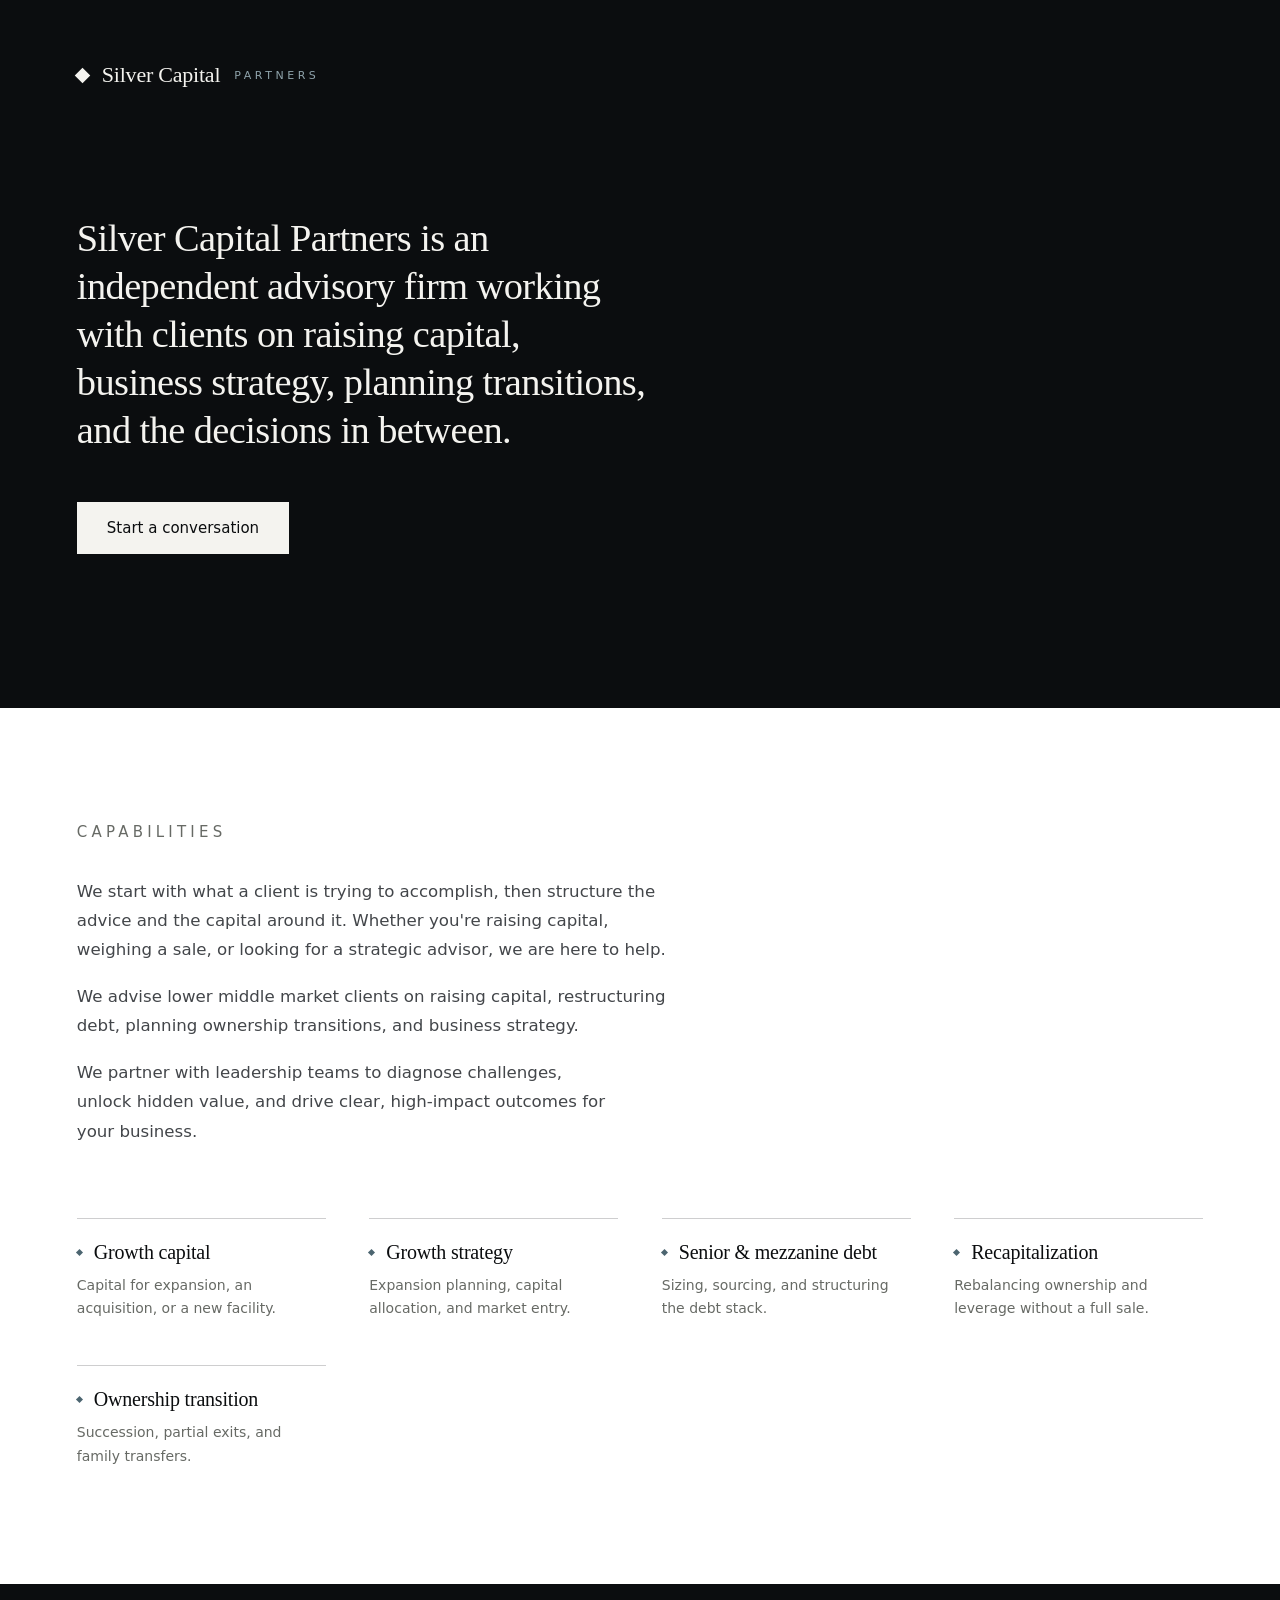
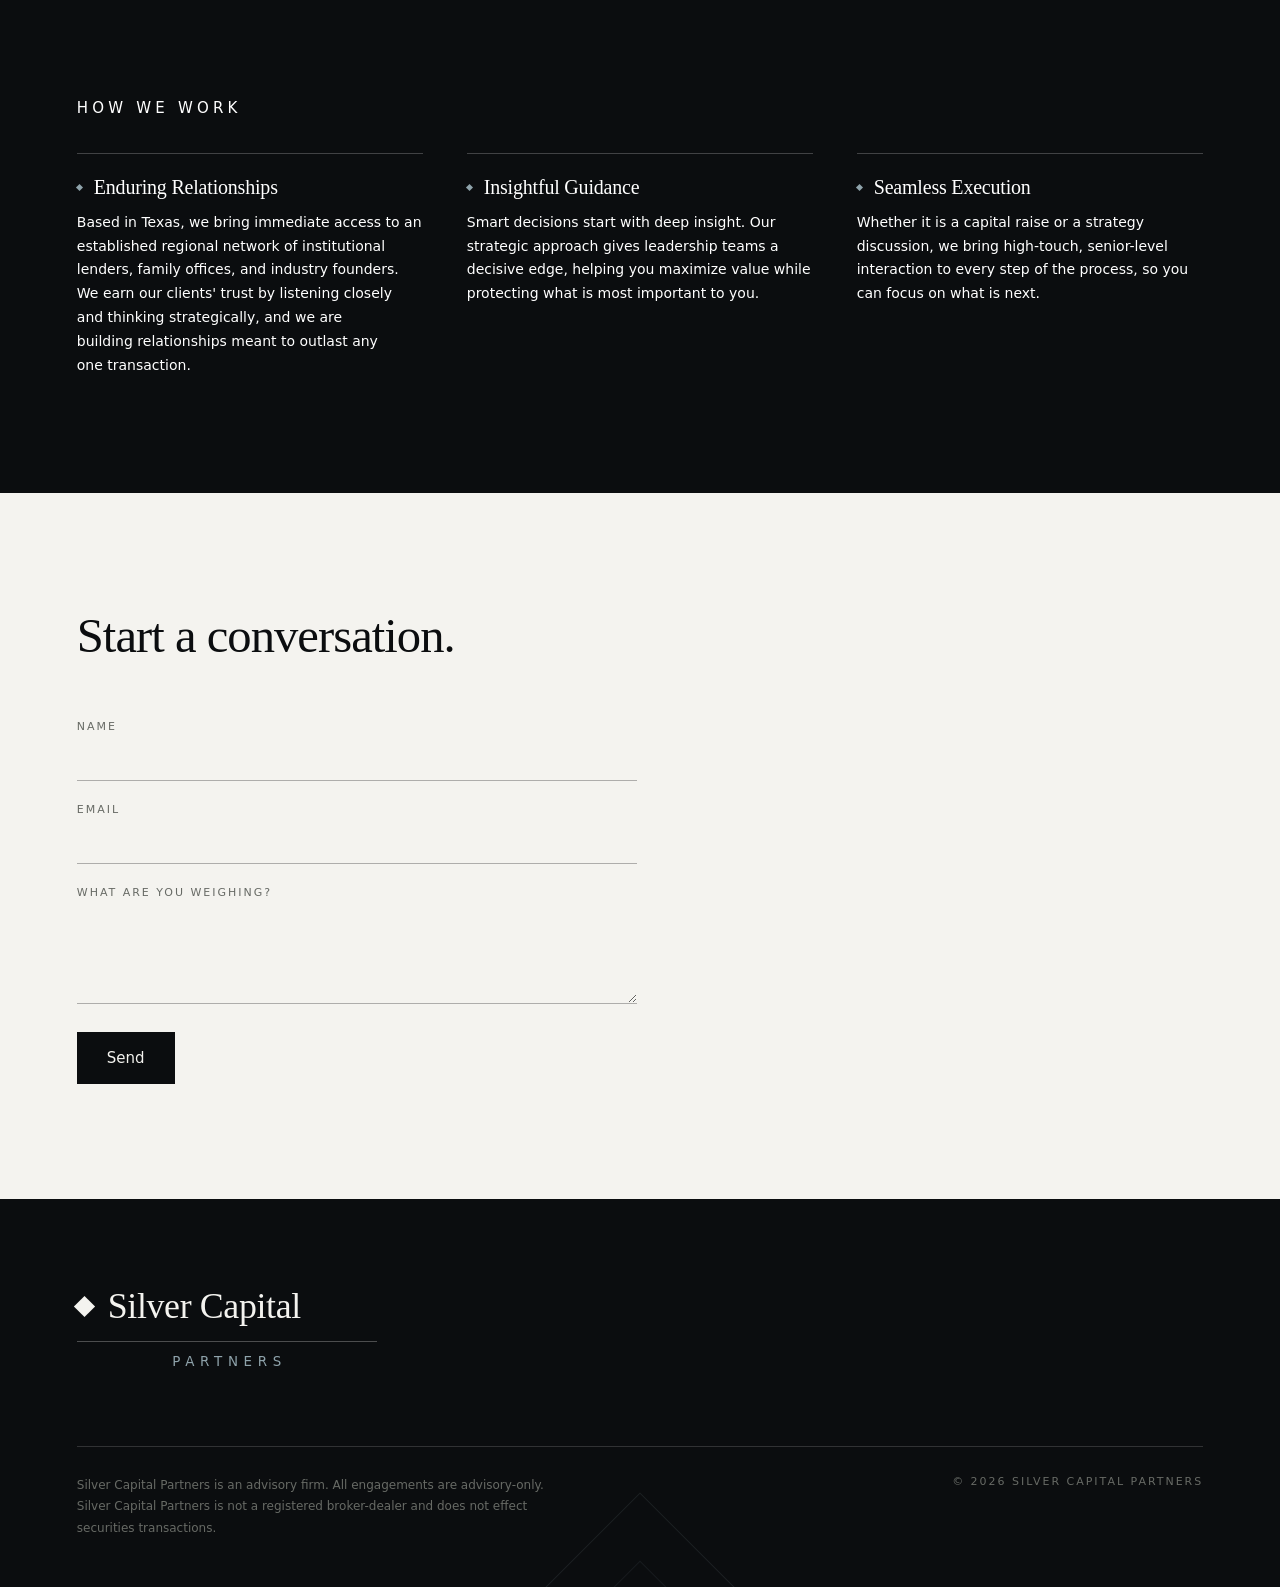
==== index.html @ b31008da "Add files via upload" ====
<!DOCTYPE html>
<html lang="en">
<head>
<meta charset="utf-8">
<meta name="viewport" content="width=device-width, initial-scale=1">
<title>Silver Capital Partners — Independent Advisory</title>
<meta name="description" content="Silver Capital Partners is an independent advisory firm working with owners on raising capital, planning transitions, and the decisions in between.">
<link rel="icon" href="data:image/svg+xml,%3Csvg xmlns='http://www.w3.org/2000/svg' viewBox='0 0 100 100'%3E%3Crect width='100' height='100' fill='%230B0D0F'/%3E%3Crect x='36' y='36' width='28' height='28' fill='%23F4F3EF' transform='rotate(45 50 50)'/%3E%3C/svg%3E">
<style>
  :root {
    --ink-900: #0B0D0F;
    --ink-700: #43464A;
    --ink-500: #676A65;
    --paper: #F4F3EF;
    --paper-white: #FFFFFF;
    --slate-500: #4C6570;
    --slate-300: #8FA3AB;
    --rule: rgba(11, 13, 15, 0.2);
    --rule-inverse: rgba(244, 243, 239, 0.16);
    --rule-inverse-strong: rgba(244, 243, 239, 0.28);
    --rule-inverse-soft: rgba(255, 255, 255, 0.22);

    --font-display: Georgia, "Times New Roman", serif;
    --font-body: "Aptos", Calibri, "Segoe UI", system-ui, sans-serif;

    --gutter: clamp(24px, 6vw, 88px);
    --section-y: clamp(64px, 9vw, 116px);

    --dur: 180ms;
    --ease: ease;
  }

  html, body { margin: 0; padding: 0; scroll-behavior: smooth; }
  body { background: var(--paper); font-family: var(--font-body); -webkit-font-smoothing: antialiased; color: var(--ink-900); }
  * { box-sizing: border-box; }
  a { color: inherit; text-decoration: none; }
  a:hover { color: var(--slate-500); }
  input, textarea, select, button { font-family: inherit; }

  .eyebrow {
    font-family: var(--font-body);
    font-weight: 500;
    font-size: 15px;
    letter-spacing: 0.28em;
    text-transform: uppercase;
    margin: 0 0 clamp(24px, 3vw, 36px);
  }

  .diamond {
    background: currentColor;
    transform: rotate(45deg);
    flex-shrink: 0;
  }

  .logo {
    display: flex;
    align-items: center;
    gap: 14px;
    color: var(--paper);
  }
  .logo .diamond { width: 11px; height: 11px; }
  .logo-name {
    font-family: var(--font-display);
    font-size: 22px;
    letter-spacing: -0.01em;
    line-height: 1;
  }
  .logo-suffix {
    font-family: var(--font-body);
    font-weight: 500;
    font-size: 11px;
    letter-spacing: 0.32em;
    text-transform: uppercase;
    color: var(--slate-300);
    line-height: 1;
  }

  .btn {
    display: inline-flex;
    align-items: center;
    padding: 17px 30px;
    font-size: 15px;
    font-weight: 500;
    border: 0;
    cursor: pointer;
    white-space: nowrap;
    font-family: inherit;
    transition: background var(--dur) var(--ease), color var(--dur) var(--ease);
  }
  .btn-solid-paper { background: var(--paper); color: var(--ink-900); }
  .btn-solid-paper:hover { background: var(--slate-500); color: #FFFFFF; }
  .btn-solid-ink { background: var(--ink-900); color: var(--paper); }
  .btn-solid-ink:hover { background: var(--slate-500); }
  .btn:disabled { cursor: default; opacity: 0.7; }

  section.hero {
    background: var(--ink-900);
    color: var(--paper);
    padding: clamp(40px, 5vw, 64px) var(--gutter) clamp(84px, 12vw, 164px);
  }
  .hero-headline {
    font-family: var(--font-display);
    font-weight: 400;
    font-size: clamp(24px, 3vw, 40px);
    line-height: 1.25;
    letter-spacing: -0.015em;
    color: var(--paper);
    margin: 0;
    max-width: 30ch;
    text-wrap: pretty;
  }
  .hero-cta { margin-top: 48px; }

  section.capabilities { background: var(--paper-white); padding: var(--section-y) var(--gutter); }
  .capabilities .eyebrow { color: var(--ink-500); }
  .capabilities p.intro {
    font-size: clamp(16px, 1.3vw, 18px);
    line-height: 1.75;
    color: var(--ink-700);
    margin: 18px 0 0;
    max-width: 56ch;
    text-wrap: pretty;
  }
  .capabilities p.intro:first-of-type { margin-top: clamp(24px, 3vw, 36px); }
  .capabilities p.intro:last-of-type { margin-bottom: clamp(44px, 6vw, 72px); }

  .card-grid {
    display: grid;
    grid-template-columns: repeat(auto-fit, minmax(240px, 1fr));
    gap: clamp(28px, 3.4vw, 48px);
  }
  .card-rule { height: 1px; margin-bottom: 22px; }
  .capabilities .card-rule { background: var(--rule); }
  .card h3 {
    display: flex;
    align-items: center;
    gap: 12px;
    font-family: var(--font-display);
    font-weight: 400;
    font-size: 20px;
    letter-spacing: -0.01em;
    margin: 0 0 10px;
  }
  .card h3 .diamond { width: 5px; height: 5px; }
  .capabilities .card h3 { color: var(--ink-900); }
  .capabilities .card h3 .diamond { color: var(--slate-500); }
  .card p { font-size: 14px; line-height: 1.7; margin: 0; text-wrap: pretty; }
  .capabilities .card p { color: var(--ink-500); }

  section.how-we-work { background: var(--ink-900); color: #FFFFFF; padding: var(--section-y) var(--gutter); }
  .how-we-work .eyebrow { color: #FFFFFF; }
  .how-we-work .card-grid { grid-template-columns: repeat(auto-fit, minmax(250px, 1fr)); }
  .how-we-work .card-rule { background: var(--rule-inverse-soft); }
  .how-we-work .card h3 { color: #FFFFFF; margin-bottom: 12px; }
  .how-we-work .card h3 .diamond { color: var(--slate-300); }
  .how-we-work .card p { color: #FFFFFF; }

  section.contact { background: var(--paper); padding: var(--section-y) var(--gutter); }
  .contact h2 {
    font-family: var(--font-display);
    font-weight: 400;
    font-size: clamp(30px, 3.8vw, 52px);
    line-height: 1.16;
    letter-spacing: -0.02em;
    margin: 0;
    max-width: 22ch;
    text-wrap: pretty;
  }
  .contact-form-wrap { margin-top: clamp(36px, 4.5vw, 56px); max-width: 560px; }
  form.contact-form { display: flex; flex-direction: column; gap: 22px; }
  .field { display: flex; flex-direction: column; gap: 8px; }
  .field span {
    font-family: var(--font-body);
    font-weight: 500;
    font-size: 11px;
    letter-spacing: 0.18em;
    text-transform: uppercase;
    color: var(--ink-500);
  }
  .field input, .field textarea {
    background: transparent;
    border: 0;
    border-bottom: 1px solid rgba(11, 13, 15, 0.3);
    padding: 10px 0;
    font-size: 16px;
    color: var(--ink-900);
    outline: none;
    transition: border-color var(--dur) var(--ease);
  }
  .field textarea { resize: vertical; }
  .field input:focus, .field textarea:focus { border-color: var(--slate-500); }
  .contact-form button[type="submit"] { align-self: flex-start; margin-top: 6px; }

  footer {
    background: var(--ink-900);
    color: var(--paper);
    padding: clamp(56px, 7vw, 96px) var(--gutter) clamp(32px, 4vw, 48px);
    position: relative;
    overflow: hidden;
  }
  .footer-ring {
    position: absolute;
    left: 50%;
    border: 1px solid rgba(143, 163, 171, 0.13);
    transform: translateX(-50%) rotate(45deg);
    pointer-events: none;
  }
  .footer-ring.small { bottom: -215px; width: 200px; height: 200px; border-color: rgba(143, 163, 171, 0.09); }
  .footer-ring.large { bottom: -340px; width: 360px; height: 360px; }
  .footer-brand {
    position: relative;
    display: flex;
    flex-direction: column;
    align-items: flex-start;
    max-width: 300px;
  }
  .footer-brand .logo-row { display: flex; align-items: center; gap: 16px; }
  .footer-brand .diamond { width: 15px; height: 15px; color: var(--paper); }
  .footer-brand .logo-name {
    font-family: var(--font-display);
    font-weight: 400;
    font-size: clamp(28px, 2.8vw, 38px);
    letter-spacing: -0.01em;
    line-height: 1;
    white-space: nowrap;
  }
  .footer-brand .rule { height: 1px; background: var(--rule-inverse-strong); align-self: stretch; margin: 16px 0 12px; }
  .footer-brand .suffix {
    font-family: var(--font-body);
    font-weight: 500;
    font-size: clamp(12px, 1.05vw, 14px);
    letter-spacing: 0.42em;
    text-transform: uppercase;
    color: var(--slate-300);
    align-self: stretch;
    text-align: center;
    padding-left: 0.42em;
  }
  .footer-legal {
    position: relative;
    margin-top: clamp(44px, 6vw, 80px);
    padding-top: 28px;
    border-top: 1px solid var(--rule-inverse);
    display: flex;
    flex-wrap: wrap;
    gap: 24px clamp(32px, 6vw, 88px);
    align-items: flex-start;
    justify-content: space-between;
  }
  .footer-legal p { font-size: 12px; line-height: 1.8; color: var(--ink-500); margin: 0; max-width: 66ch; text-wrap: pretty; }
  .footer-legal .copyright {
    font-family: var(--font-body);
    font-weight: 500;
    font-size: 11px;
    letter-spacing: 0.18em;
    text-transform: uppercase;
    color: var(--ink-500);
    white-space: nowrap;
  }
</style>
</head>
<body>

<section class="hero">
  <div class="logo" style="margin-bottom: clamp(64px, 10vw, 132px)">
    <div class="diamond"></div>
    <span class="logo-name">Silver Capital</span>
    <span class="logo-suffix">Partners</span>
  </div>

  <h1 class="hero-headline">Silver Capital Partners is an independent advisory firm working with clients on raising capital, business strategy, planning transitions, and the decisions in between.</h1>

  <div class="hero-cta">
    <button type="button" id="scroll-to-contact" class="btn btn-solid-paper">Start a conversation</button>
  </div>
</section>

<section class="capabilities">
  <p class="eyebrow">Capabilities</p>

  <p class="intro">We start with what a client is trying to accomplish, then structure the advice and the capital around it.&nbsp;Whether you're raising capital, weighing a sale, or looking for a strategic advisor, we are here to help.</p>
  <p class="intro">We advise lower middle market clients on raising capital, restructuring debt, planning ownership transitions, and business strategy.</p>
  <p class="intro">We partner with leadership teams to diagnose challenges, unlock hidden value, and drive clear, high-impact outcomes for your business.</p>

  <div class="card-grid">
    <div class="card">
      <div class="card-rule"></div>
      <h3><span class="diamond"></span>Growth capital</h3>
      <p>Capital for expansion, an acquisition, or a new facility.</p>
    </div>
    <div class="card">
      <div class="card-rule"></div>
      <h3><span class="diamond"></span>Growth strategy</h3>
      <p>Expansion planning, capital allocation, and market entry.</p>
    </div>
    <div class="card">
      <div class="card-rule"></div>
      <h3><span class="diamond"></span>Senior &amp; mezzanine debt</h3>
      <p>Sizing, sourcing, and structuring the debt stack.</p>
    </div>
    <div class="card">
      <div class="card-rule"></div>
      <h3><span class="diamond"></span>Recapitalization</h3>
      <p>Rebalancing ownership and leverage without a full sale.</p>
    </div>
    <div class="card">
      <div class="card-rule"></div>
      <h3><span class="diamond"></span>Ownership transition</h3>
      <p>Succession, partial exits, and family transfers.</p>
    </div>
  </div>
</section>

<section class="how-we-work">
  <p class="eyebrow">How we work</p>

  <div class="card-grid">
    <div class="card">
      <div class="card-rule"></div>
      <h3><span class="diamond"></span>Enduring Relationships</h3>
      <p>Based in Texas, we bring immediate access to an established regional network of institutional lenders, family offices, and industry founders. We earn our clients' trust by listening closely and thinking strategically, and we are building relationships meant to outlast any one transaction.</p>
    </div>
    <div class="card">
      <div class="card-rule"></div>
      <h3><span class="diamond"></span>Insightful Guidance</h3>
      <p>Smart decisions start with deep insight. Our strategic approach gives leadership teams a decisive edge, helping you maximize value while protecting what is most important to you.</p>
    </div>
    <div class="card">
      <div class="card-rule"></div>
      <h3><span class="diamond"></span>Seamless Execution</h3>
      <p>Whether it is a capital raise or a strategy discussion, we bring high-touch, senior-level interaction to every step of the process, so you can focus on what is next.</p>
    </div>
  </div>
</section>

<section id="contact" class="contact">
  <h2>Start a conversation.</h2>

  <div class="contact-form-wrap">
    <form name="contact" method="POST" data-netlify="true" class="contact-form">
      <input type="hidden" name="form-name" value="contact">
      <label class="field">
        <span>Name</span>
        <input type="text" name="name" required>
      </label>
      <label class="field">
        <span>Email</span>
        <input type="email" name="email" required>
      </label>
      <label class="field">
        <span>What are you weighing?</span>
        <textarea name="message" rows="4"></textarea>
      </label>
      <button type="submit" class="btn btn-solid-ink">Send</button>
    </form>
  </div>
</section>

<footer>
  <div class="footer-ring large"></div>
  <div class="footer-ring small"></div>

  <div class="footer-brand">
    <div class="logo-row">
      <div class="diamond"></div>
      <div class="logo-name">Silver Capital</div>
    </div>
    <div class="rule"></div>
    <div class="suffix">Partners</div>
  </div>

  <div class="footer-legal">
    <p>Silver Capital Partners is an advisory firm. All engagements are advisory-only. Silver Capital Partners is not a registered broker-dealer and does not effect securities transactions.</p>
    <span class="copyright">© 2026 Silver Capital Partners</span>
  </div>
</footer>

<script>
  (function () {
    var contactBtn = document.getElementById('scroll-to-contact');
    if (contactBtn) {
      contactBtn.addEventListener('click', function () {
        var el = document.getElementById('contact');
        if (el) el.scrollIntoView({ behavior: 'smooth' });
      });
    }

    var form = document.querySelector('form[name="contact"]');
    if (form) {
      form.addEventListener('submit', function (e) {
        e.preventDefault();
        var submitBtn = form.querySelector('button[type="submit"]');
        var data = new URLSearchParams(new FormData(form)).toString();
        fetch('/', {
          method: 'POST',
          headers: { 'Content-Type': 'application/x-www-form-urlencoded' },
          body: data,
        })
          .then(function () {
            form.reset();
            if (submitBtn) {
              submitBtn.textContent = 'Thank you — we’ll be in touch';
              submitBtn.disabled = true;
            }
          })
          .catch(function (err) {
            console.error(err);
            alert('Something went wrong sending that. Please try again or email us directly.');
          });
      });
    }
  })();
</script>

</body>
</html>
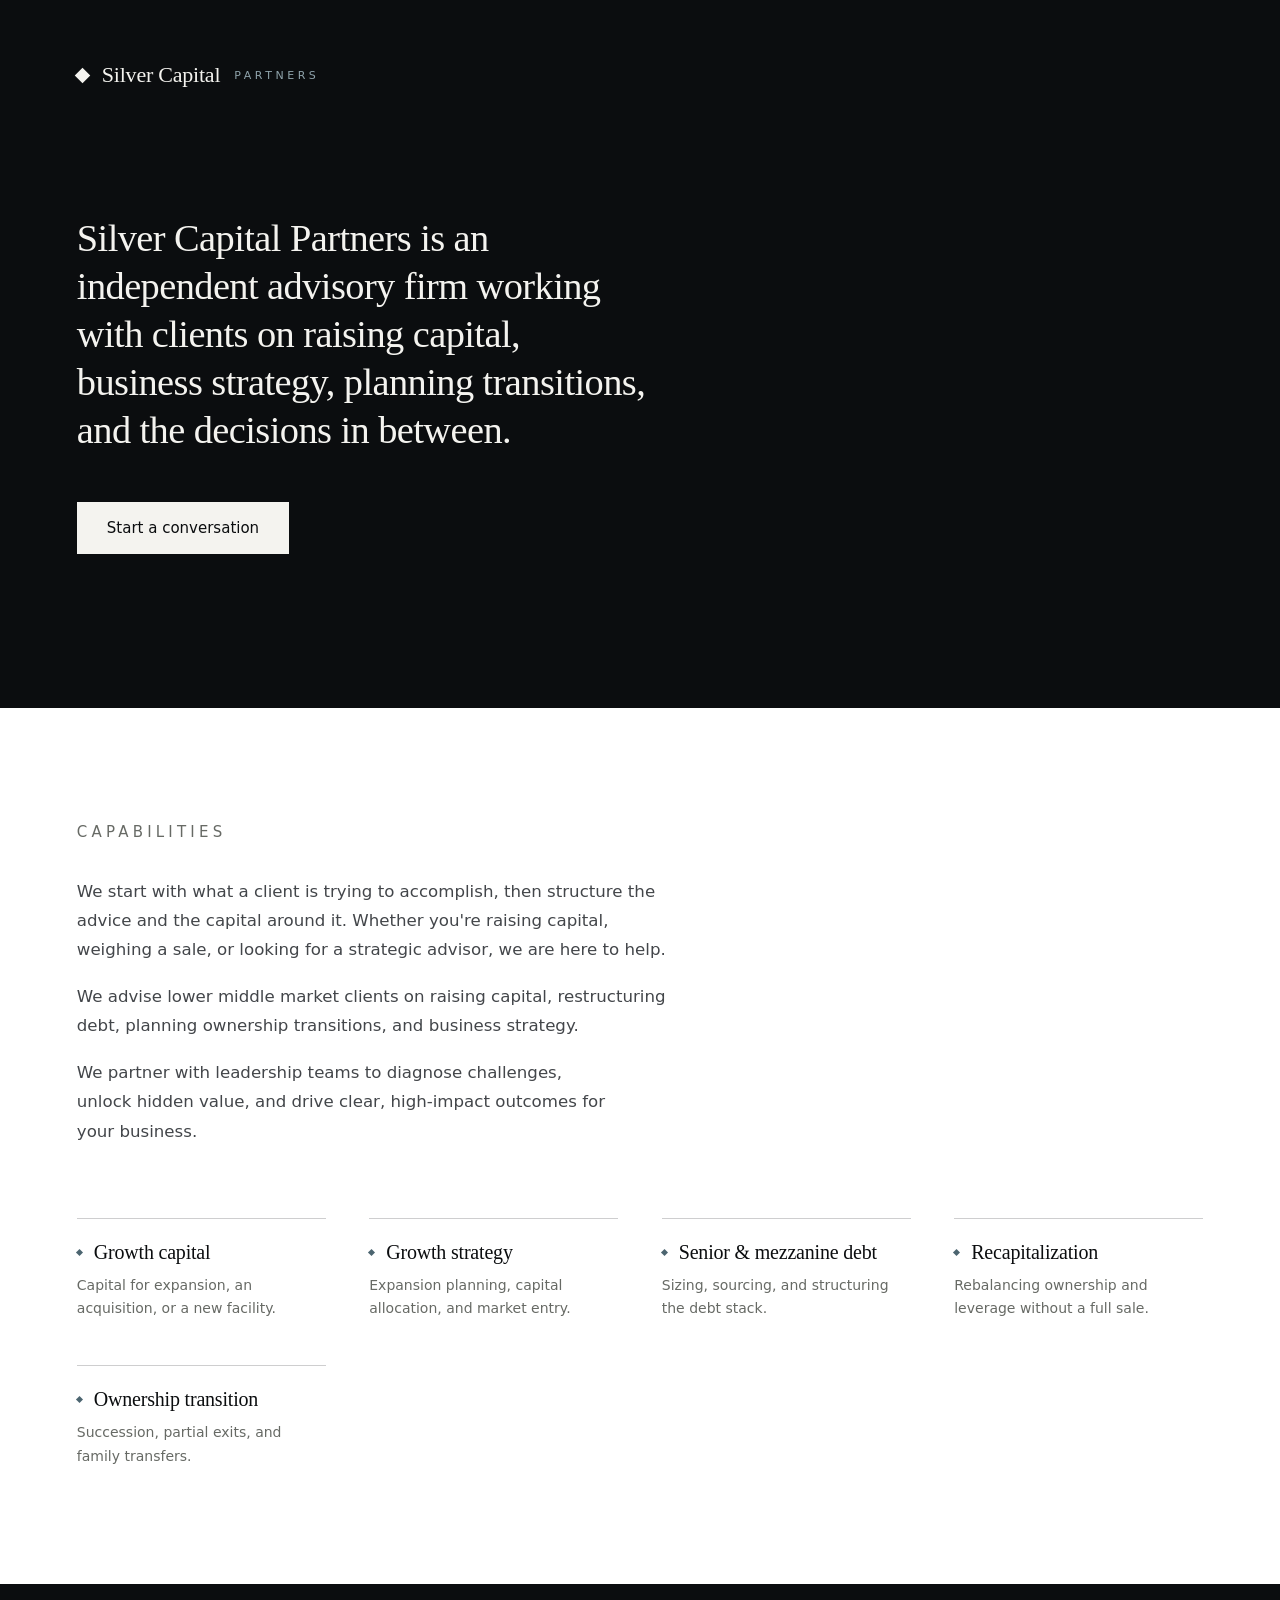
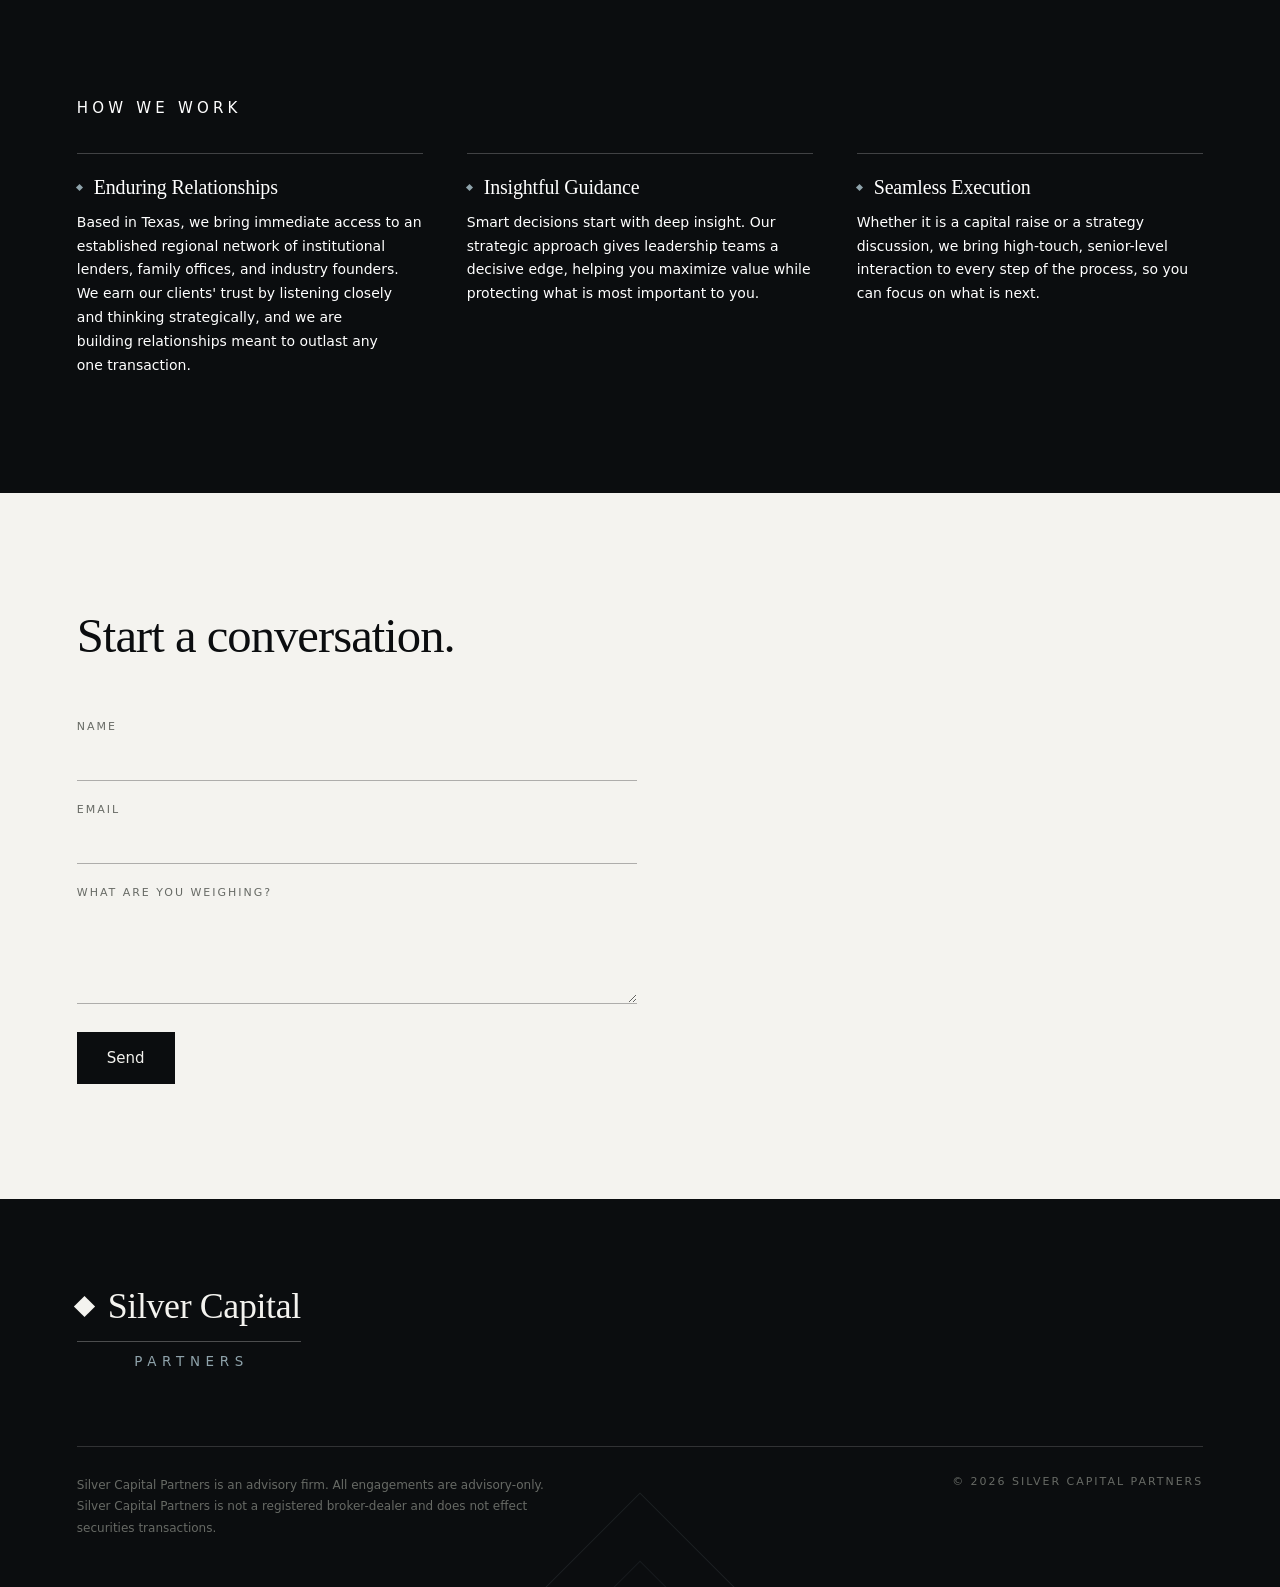
==== commit 626df25f: "Fix footer lockup alignment and recenter the social thumbnail The footer brand lockup had a fixed ma" ====
--- a/index.html
+++ b/index.html
@@ -3,9 +3,20 @@
 <head>
 <meta charset="utf-8">
 <meta name="viewport" content="width=device-width, initial-scale=1">
-<title>Silver Capital Partners — Independent Advisory</title>
+<title>Silver Capital Partners</title>
 <meta name="description" content="Silver Capital Partners is an independent advisory firm working with owners on raising capital, planning transitions, and the decisions in between.">
 <link rel="icon" href="data:image/svg+xml,%3Csvg xmlns='http://www.w3.org/2000/svg' viewBox='0 0 100 100'%3E%3Crect width='100' height='100' fill='%230B0D0F'/%3E%3Crect x='36' y='36' width='28' height='28' fill='%23F4F3EF' transform='rotate(45 50 50)'/%3E%3C/svg%3E">
+<meta property="og:type" content="website">
+<meta property="og:url" content="https://silvercapitalpartners.com/">
+<meta property="og:title" content="Silver Capital Partners">
+<meta property="og:description" content="Silver Capital Partners is an independent advisory firm working with owners on raising capital, planning transitions, and the decisions in between.">
+<meta property="og:image" content="https://silvercapitalpartners.com/og-image.png">
+<meta property="og:image:width" content="1200">
+<meta property="og:image:height" content="630">
+<meta name="twitter:card" content="summary_large_image">
+<meta name="twitter:title" content="Silver Capital Partners">
+<meta name="twitter:description" content="Silver Capital Partners is an independent advisory firm working with owners on raising capital, planning transitions, and the decisions in between.">
+<meta name="twitter:image" content="https://silvercapitalpartners.com/og-image.png">
 <style>
   :root {
     --ink-900: #0B0D0F;
@@ -212,7 +223,7 @@
     display: flex;
     flex-direction: column;
     align-items: flex-start;
-    max-width: 300px;
+    width: fit-content;
   }
   .footer-brand .logo-row { display: flex; align-items: center; gap: 16px; }
   .footer-brand .diamond { width: 15px; height: 15px; color: var(--paper); }
@@ -337,8 +348,11 @@
   <h2>Start a conversation.</h2>
 
   <div class="contact-form-wrap">
-    <form name="contact" method="POST" data-netlify="true" class="contact-form">
+    <form name="contact" method="POST" data-netlify="true" data-netlify-honeypot="bot-field" class="contact-form">
       <input type="hidden" name="form-name" value="contact">
+      <p style="position: absolute; left: -9999px;" aria-hidden="true">
+        <label>Leave this field blank: <input name="bot-field" tabindex="-1" autocomplete="off"></label>
+      </p>
       <label class="field">
         <span>Name</span>
         <input type="text" name="name" required>
